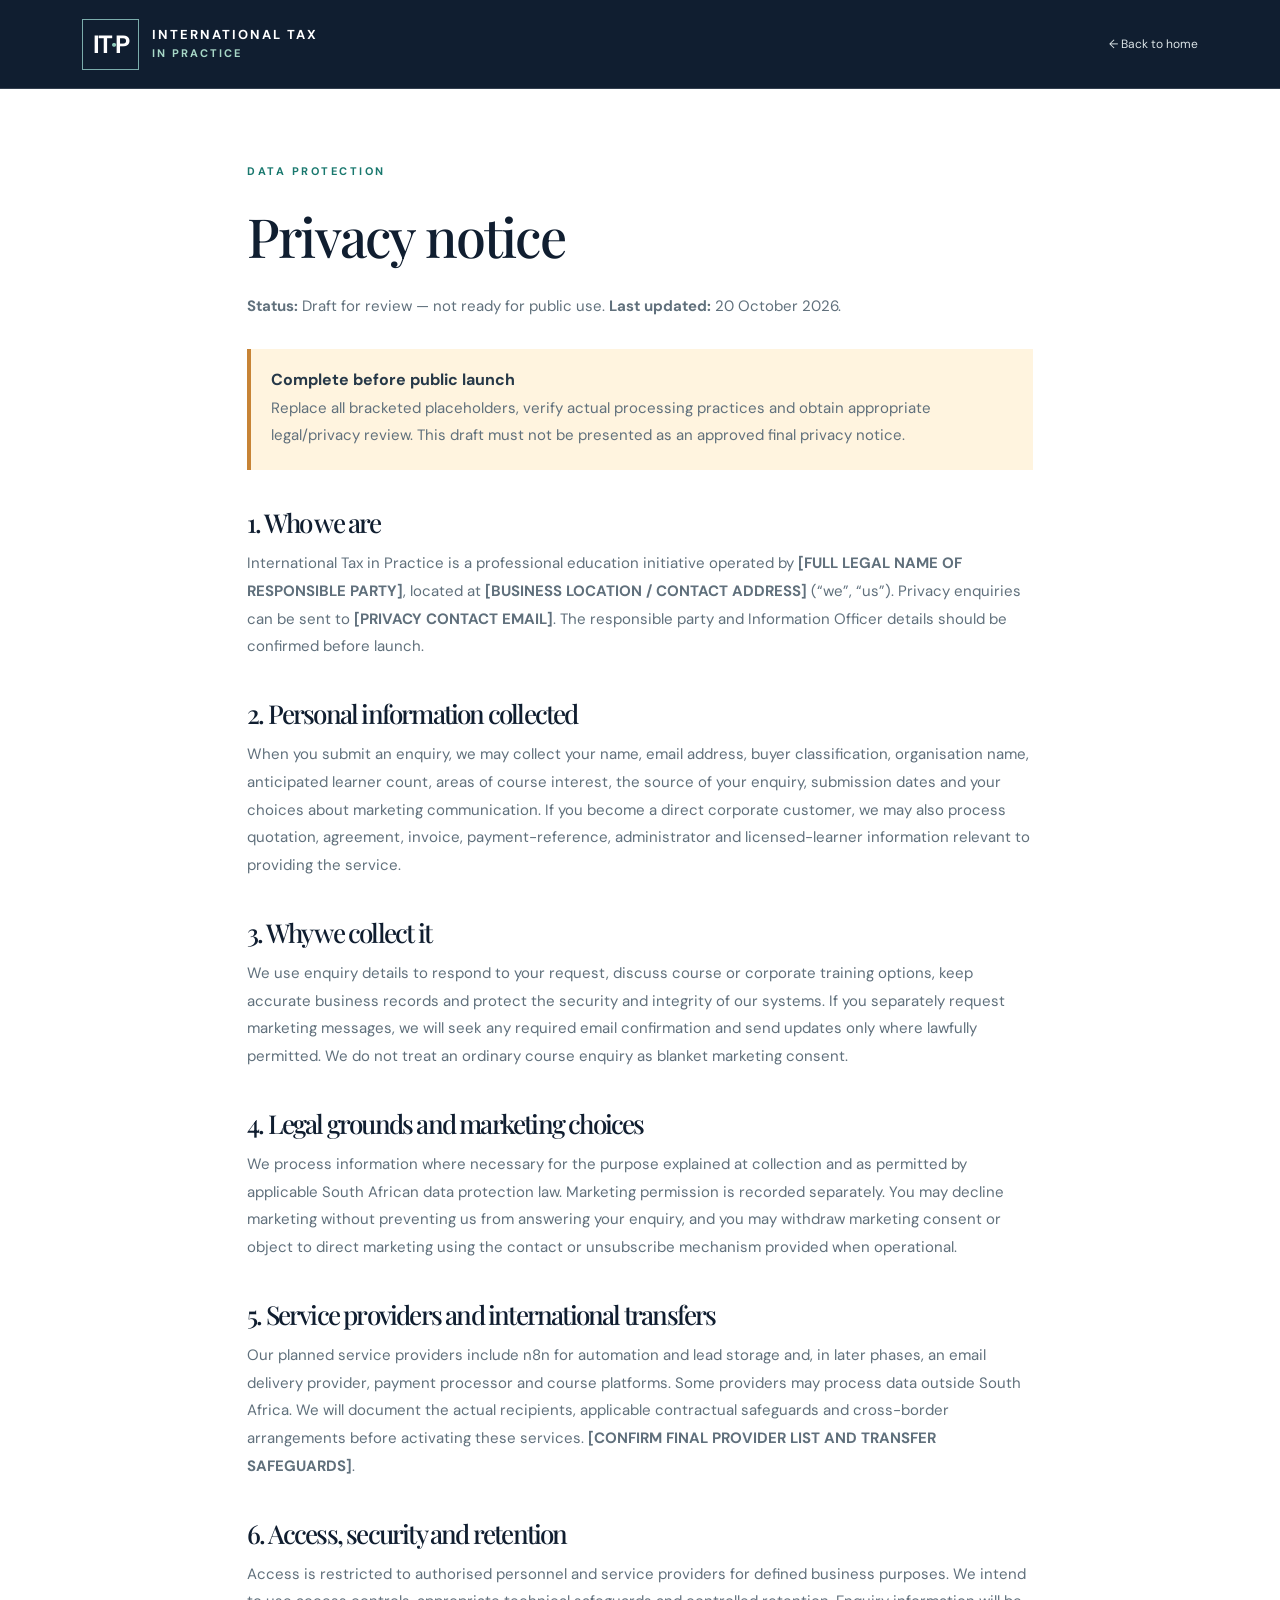
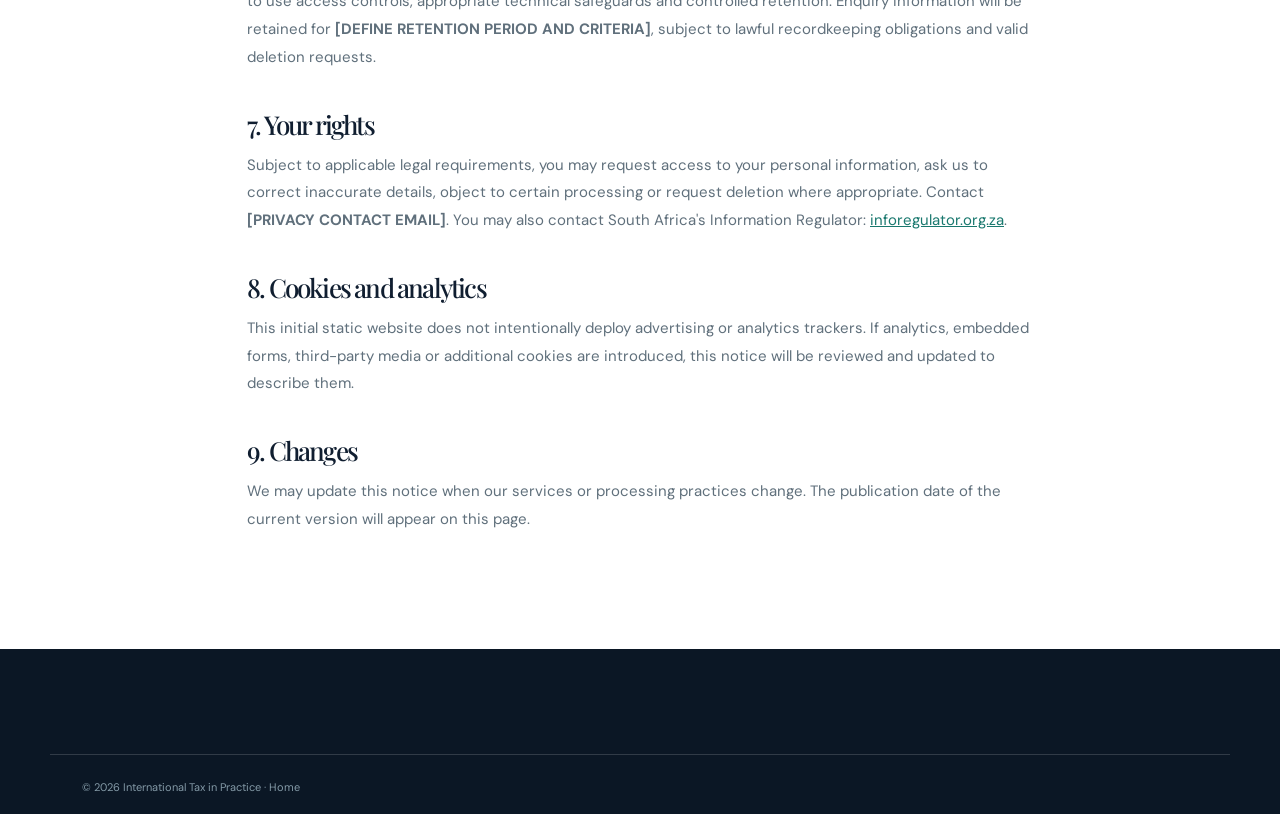
==== privacy.html @ 20673f9c "Initial website - International Tax in Practice" ====
<!doctype html><html lang="en-ZA"><head><meta charset="utf-8"><meta name="viewport" content="width=device-width, initial-scale=1"><meta name="theme-color" content="#101e30"><meta name="robots" content="noindex"><title>Privacy Notice (Draft) | International Tax in Practice</title><link rel="stylesheet" href="styles.css"></head><body>
<header class="site-header"><div class="wrap header-inner"><a href="index.html" class="brand"><span class="brand-mark">IT<span>·</span>P</span><span class="brand-name">INTERNATIONAL TAX<br><small>IN PRACTICE</small></span></a><nav style="display:flex"><a href="index.html">← Back to home</a></nav></div></header>
<main class="wrap legal"><span class="overline">DATA PROTECTION</span><h1>Privacy notice</h1><p><strong>Status:</strong> Draft for review — not ready for public use. <strong>Last updated:</strong> 20 October 2026.</p><div class="legal-warning"><strong>Complete before public launch</strong><p>Replace all bracketed placeholders, verify actual processing practices and obtain appropriate legal/privacy review. This draft must not be presented as an approved final privacy notice.</p></div>
<h2>1. Who we are</h2><p>International Tax in Practice is a professional education initiative operated by <strong>[FULL LEGAL NAME OF RESPONSIBLE PARTY]</strong>, located at <strong>[BUSINESS LOCATION / CONTACT ADDRESS]</strong> (“we”, “us”). Privacy enquiries can be sent to <strong>[PRIVACY CONTACT EMAIL]</strong>. The responsible party and Information Officer details should be confirmed before launch.</p>
<h2>2. Personal information collected</h2><p>When you submit an enquiry, we may collect your name, email address, buyer classification, organisation name, anticipated learner count, areas of course interest, the source of your enquiry, submission dates and your choices about marketing communication. If you become a direct corporate customer, we may also process quotation, agreement, invoice, payment-reference, administrator and licensed-learner information relevant to providing the service.</p>
<h2>3. Why we collect it</h2><p>We use enquiry details to respond to your request, discuss course or corporate training options, keep accurate business records and protect the security and integrity of our systems. If you separately request marketing messages, we will seek any required email confirmation and send updates only where lawfully permitted. We do not treat an ordinary course enquiry as blanket marketing consent.</p>
<h2>4. Legal grounds and marketing choices</h2><p>We process information where necessary for the purpose explained at collection and as permitted by applicable South African data protection law. Marketing permission is recorded separately. You may decline marketing without preventing us from answering your enquiry, and you may withdraw marketing consent or object to direct marketing using the contact or unsubscribe mechanism provided when operational.</p>
<h2>5. Service providers and international transfers</h2><p>Our planned service providers include n8n for automation and lead storage and, in later phases, an email delivery provider, payment processor and course platforms. Some providers may process data outside South Africa. We will document the actual recipients, applicable contractual safeguards and cross-border arrangements before activating these services. <strong>[CONFIRM FINAL PROVIDER LIST AND TRANSFER SAFEGUARDS]</strong>.</p>
<h2>6. Access, security and retention</h2><p>Access is restricted to authorised personnel and service providers for defined business purposes. We intend to use access controls, appropriate technical safeguards and controlled retention. Enquiry information will be retained for <strong>[DEFINE RETENTION PERIOD AND CRITERIA]</strong>, subject to lawful recordkeeping obligations and valid deletion requests.</p>
<h2>7. Your rights</h2><p>Subject to applicable legal requirements, you may request access to your personal information, ask us to correct inaccurate details, object to certain processing or request deletion where appropriate. Contact <strong>[PRIVACY CONTACT EMAIL]</strong>. You may also contact South Africa's Information Regulator: <a href="https://inforegulator.org.za/">inforegulator.org.za</a>.</p>
<h2>8. Cookies and analytics</h2><p>This initial static website does not intentionally deploy advertising or analytics trackers. If analytics, embedded forms, third-party media or additional cookies are introduced, this notice will be reviewed and updated to describe them.</p>
<h2>9. Changes</h2><p>We may update this notice when our services or processing practices change. The publication date of the current version will appear on this page.</p>
</main><footer><div class="wrap footer-bottom">© <span id="year"></span> International Tax in Practice · <a href="index.html">Home</a></div></footer><script src="script.js"></script></body></html>
---- styles.css ----
@import url('https://fonts.googleapis.com/css2?family=DM+Sans:wght@400;500;600;700&family=Playfair+Display:ital,wght@0,500;0,600;1,500;1,600&display=swap');
:root{--navy:#101e30;--navy2:#18283a;--teal:#19786e;--mint:#a7d8c7;--cream:#f7f5ee;--line:#dcded6;--ink:#263848;--muted:#60707c}*{box-sizing:border-box}html{scroll-behavior:smooth}body{margin:0;font-family:'DM Sans',system-ui,sans-serif;color:var(--ink);background:#fff}a{color:inherit;text-decoration:none}.wrap{max-width:1180px;margin:auto;padding:0 32px}.site-header{background:var(--navy);color:#fff;border-bottom:1px solid #ffffff26}.header-inner{height:88px;display:flex;align-items:center;justify-content:space-between;gap:22px}.brand{display:flex;align-items:center;gap:13px}.brand-mark{font-size:25px;letter-spacing:-2px;font-weight:700;border:1px solid #7badac;padding:8px 10px}.brand-mark span{color:#8bc9b9}.brand-name{font-size:13px;letter-spacing:2px;font-weight:700;line-height:1.35}.brand-name small{color:var(--mint);font-size:11px}nav{display:flex;gap:27px}nav a{font-size:12px;color:#dae3e6}nav a:hover{color:#a9ddcd}.menu-toggle{display:none}.hero{background:var(--navy);color:#fff;padding:85px 0 92px;overflow:hidden}.hero-grid{display:grid;grid-template-columns:1.12fr .88fr;gap:65px;align-items:center}.eyebrow,.overline{font-size:11px;font-weight:700;letter-spacing:2.5px;color:var(--teal)}.eyebrow{color:#9edac8;display:flex;align-items:center;gap:9px}.signal{display:inline-block;width:7px;height:7px;border-radius:50%;background:#75d5a4;box-shadow:0 0 0 4px #75d5a41a}h1,h2,h3,p{margin-top:0}h1,h2{font-family:'Playfair Display',Georgia,serif;font-weight:500;letter-spacing:-1.8px}h1{font-size:clamp(51px,5.8vw,82px);line-height:1.11;margin:27px 0 26px}h1 em,h2 em{color:#8fcbba;font-weight:500}.hero-lede{font-size:17px;color:#ccdadc;line-height:1.85;max-width:555px}.actions{display:flex;gap:12px;flex-wrap:wrap;margin:32px 0 19px}.btn{display:inline-flex;align-items:center;justify-content:space-between;gap:30px;padding:17px 21px;font-size:13px;font-weight:700;border-radius:2px}.btn-primary{background:#9bdec8;color:#102c2b}.btn-primary:hover{background:#b9eddb}.btn-secondary{color:#fff;border:1px solid #687b84}.btn-secondary:hover{border-color:#fff}.micro{font-size:11px;color:#98adb6}.hero-visual{padding:26px;background:linear-gradient(140deg,#213c4b,#182c3a);border:1px solid #436373;box-shadow:25px 28px 0 #ffffff06;min-height:420px}.visual-heading{display:flex;justify-content:space-between;font-size:10px;letter-spacing:2px;color:#b5d3cf;font-weight:700}.star{font-size:25px;color:#9dd9bd}.visual-center{height:197px;display:flex;align-items:center;justify-content:center;flex-direction:column;text-align:center;border-bottom:1px solid #ffffff29;font-family:'Playfair Display',serif;font-size:28px;line-height:1.2;letter-spacing:1px}.visual-center b{font-family:'DM Sans',sans-serif;font-size:26px;letter-spacing:2px;color:#a5ddc9}.visual-center span{font:12px 'DM Sans',sans-serif;letter-spacing:0;color:#c5d6d5;margin-top:17px}.visual-grid{display:grid;grid-template-columns:1fr 1fr;gap:20px;padding:29px 0 6px}.visual-grid div{display:flex;flex-direction:column;gap:7px}.visual-grid span{font-size:10px;color:#92c8b9}.visual-grid strong{font-weight:500;font-size:12px;color:#e9f1ee}.ticker{background:#dcece4;padding:20px 0;text-align:center;color:#31564d;font-size:10px;letter-spacing:2px;font-weight:700}.ticker span{margin:0 18px;color:#91b8aa}.section{padding-top:110px;padding-bottom:110px}.section-heading{display:flex;justify-content:space-between;gap:40px;align-items:end;margin-bottom:47px}.section-heading>div{max-width:700px}.section-heading>p{max-width:360px;color:var(--muted);font-size:14px;line-height:1.85}.section h2{font-size:clamp(38px,4.1vw,57px);line-height:1.22;margin:18px 0 0}.section h2 em{color:var(--teal)}.trio{display:grid;grid-template-columns:repeat(3,1fr);border-top:1px solid var(--line);border-bottom:1px solid var(--line)}.feature{padding:31px 35px 28px 0}.feature+.feature{padding-left:35px;border-left:1px solid var(--line)}.feature-no{font-size:12px;color:var(--teal);font-weight:700;margin-bottom:37px}.feature h3{font-size:19px;color:var(--navy)}.feature p,.curriculum-grid p,.audience p,.join p{color:var(--muted);line-height:1.8;font-size:14px}.pale{background:var(--cream)}.curriculum-grid{display:grid;grid-template-columns:repeat(3,1fr);gap:14px}.curriculum-grid article{background:white;padding:32px;min-height:286px;border:1px solid #e4e8e2}.curriculum-grid article>span{font-size:10px;font-weight:700;letter-spacing:1.6px;color:var(--teal)}.curriculum-grid h3{font-family:'Playfair Display',Georgia,serif;font-size:25px;font-weight:500;line-height:1.28;margin:25px 0 18px;color:var(--navy)}.curriculum-grid .course-card{background:var(--teal);color:white;border-color:var(--teal)}.course-card>span,.course-card h3,.course-card p{color:#fff!important}.course-card a{display:inline-block;border-bottom:1px solid white;padding-bottom:5px;font-size:13px;margin-top:15px}.audience-grid{display:grid;grid-template-columns:1fr 1fr;gap:20px}.audience{padding:45px;background:#f3f7f4}.audience.dark{background:var(--navy);color:#fff}.mini-pill{font-size:10px;letter-spacing:2px;font-weight:700;color:var(--teal)}.dark .mini-pill{color:#9cd5c5}.audience h3{font-family:'Playfair Display',serif;font-weight:500;font-size:36px;line-height:1.2;margin:26px 0}.audience p{max-width:490px}.dark p{color:#b9c8d0}.audience ul{padding-left:19px;line-height:2.2;font-size:13px;margin:25px 0 35px}.text-link{font-size:13px;font-weight:700;border-bottom:1px solid var(--teal);padding-bottom:8px}.dark .text-link{border-color:#acd9ce}.statement{background:#145e59;color:white;padding:95px 0}.statement-inner{text-align:center;max-width:900px}.statement .overline{color:#addec9}.statement h2{font-size:clamp(34px,4.5vw,60px);line-height:1.2;margin:24px 0}.statement p{max-width:660px;margin:0 auto 30px;color:#d2e5df;line-height:1.8}.btn-light{background:#fff;color:#145e59}.join{display:grid;grid-template-columns:1fr 430px;gap:70px;align-items:center}.join>div:first-child>p{max-width:570px;margin-top:22px}.launch-note{margin-top:30px;border-left:3px solid var(--teal);padding:12px 18px;background:#f3f8f4;display:flex;flex-direction:column;gap:6px;font-size:13px}.launch-note span{color:var(--muted)}.join-panel{background:var(--navy);padding:39px;color:white}.form-label{letter-spacing:2px;color:#acd1c9;font-size:11px;font-weight:700}.availability{font:30px 'Playfair Display',serif;margin:29px 0;display:flex;align-items:center;gap:15px}.join-panel p{color:#c0d2d5}.btn-disabled{background:#768e92;color:#edf5f3;cursor:not-allowed;width:100%;margin:15px 0}.join-panel small{color:#afc4c9;line-height:1.7;display:block}footer{background:#0b1725;color:#d9e4e5;padding:55px 0 20px}.footer-inner{display:flex;justify-content:space-between;gap:30px}.footer-brand{font-size:18px;font-weight:700;letter-spacing:1px}.footer-brand span{color:#9dd9c7}.footer-inner p{color:#99adb5;margin-top:15px;font-size:13px}.footer-inner>div:last-child{display:flex;gap:30px;font-size:13px}.footer-bottom{border-top:1px solid #ffffff28;padding-top:25px;color:#849aa7;font-size:11px;margin-top:50px}.legal{max-width:850px;padding-top:70px;padding-bottom:100px}.legal h1{color:var(--navy);font-size:54px}.legal h2{font:500 26px 'Playfair Display',serif;margin:35px 0 10px;color:var(--navy)}.legal p,.legal li{font-size:15px;color:var(--muted);line-height:1.85}.legal-warning{padding:20px;background:#fff4df;border-left:4px solid #c78335;margin:28px 0}.legal-warning strong{display:block;margin-bottom:5px}.legal-warning p{margin:0}.legal a{text-decoration:underline;color:var(--teal)}
@media(max-width:900px){.hero-grid{grid-template-columns:1fr;gap:35px}.hero-visual{max-width:570px}.curriculum-grid{grid-template-columns:repeat(2,1fr)}.join{grid-template-columns:1fr}.section-heading{display:block}.section-heading>p{max-width:600px;margin-top:22px}.ticker{line-height:2}}@media(max-width:650px){.wrap{padding-left:20px;padding-right:20px}.header-inner{height:75px}.brand-name{font-size:10px}.brand-mark{font-size:19px}.menu-toggle{display:block;background:none;color:#fff;border:1px solid #ffffff55;padding:9px;font:12px 'DM Sans',sans-serif}nav{display:none;position:absolute;top:75px;left:0;right:0;background:#16283a;z-index:10;padding:22px;flex-direction:column;gap:20px}nav.open{display:flex}.hero{padding:62px 0}.hero h1{font-size:52px}.hero-visual{padding:18px;min-height:360px}.ticker{font-size:9px}.ticker span{margin:0 5px}.section{padding-top:70px;padding-bottom:70px}.trio,.audience-grid,.curriculum-grid{grid-template-columns:1fr}.feature,.feature+.feature{border-left:none;padding:25px 0;border-top:1px solid var(--line)}.audience{padding:30px}.statement{padding:75px 0}.join-panel{padding:28px}.footer-inner{flex-direction:column}.footer-inner>div:last-child{flex-wrap:wrap}.legal h1{font-size:43px}}
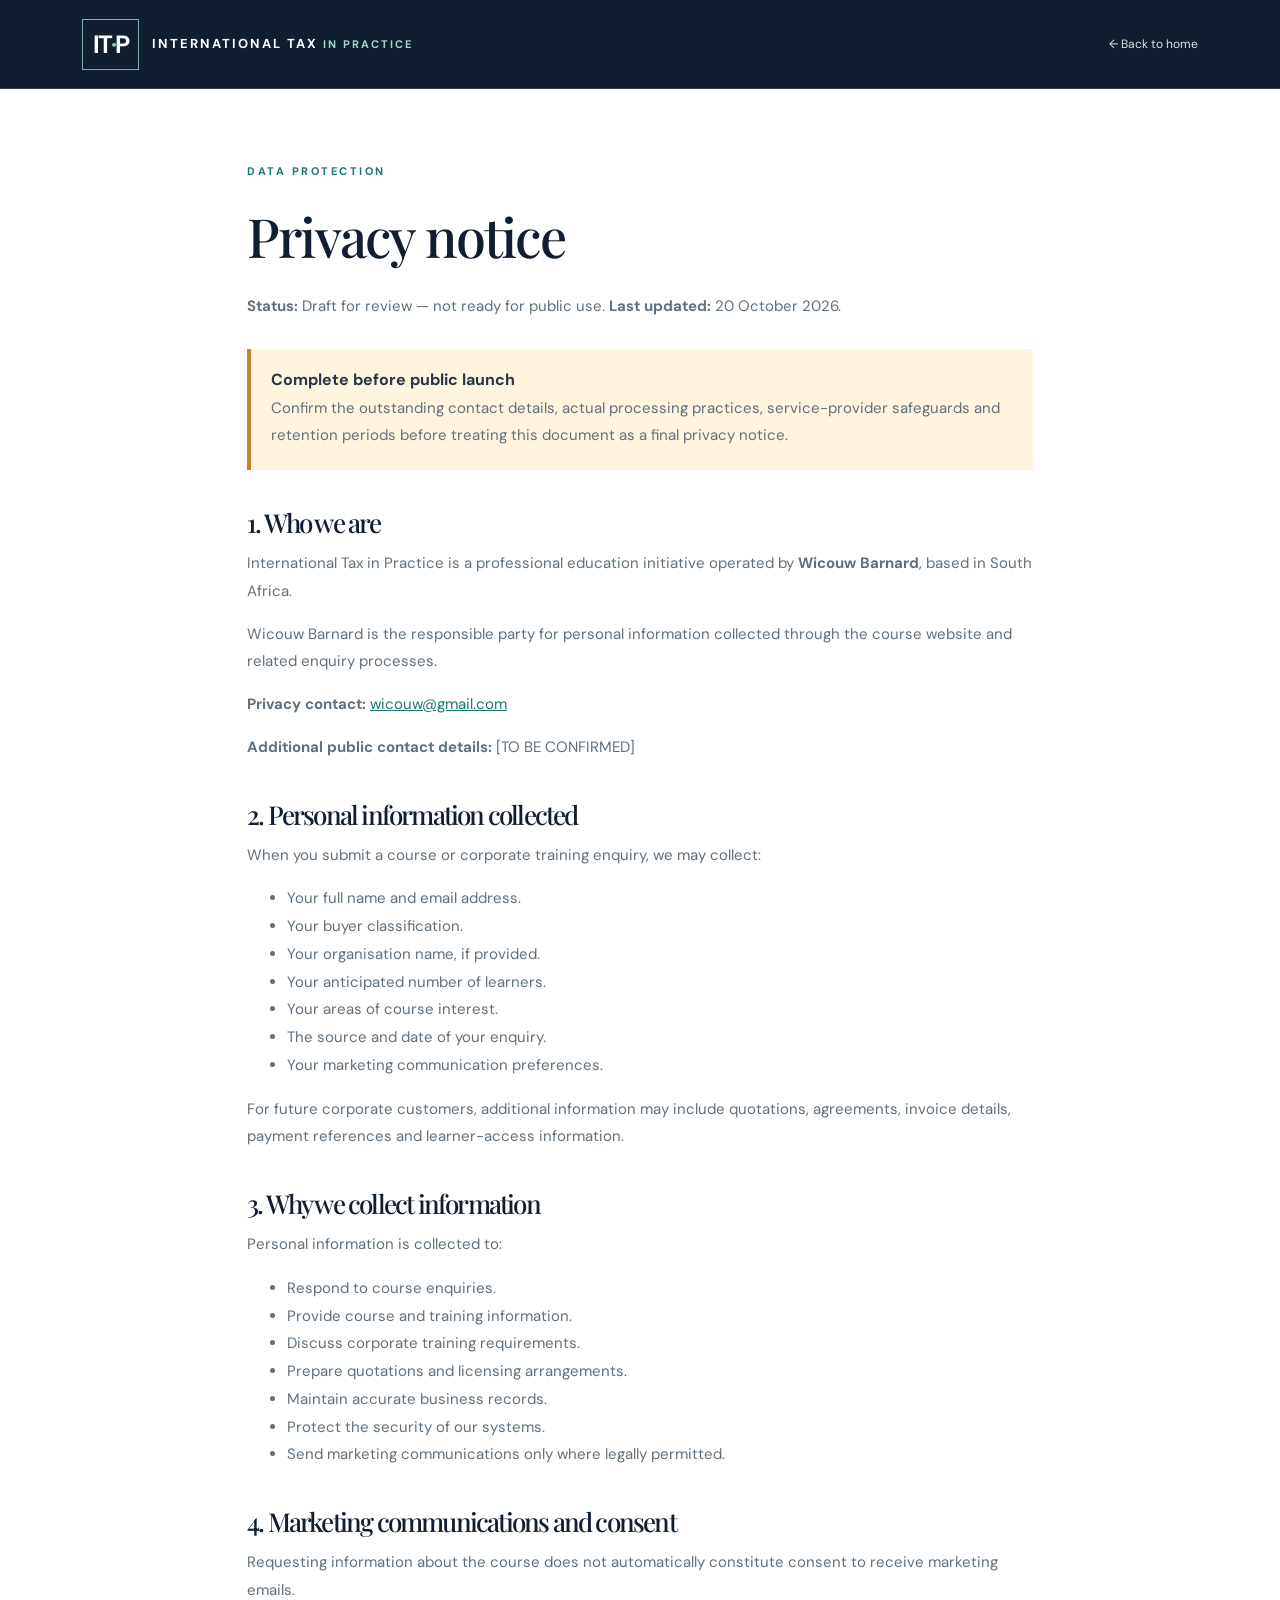
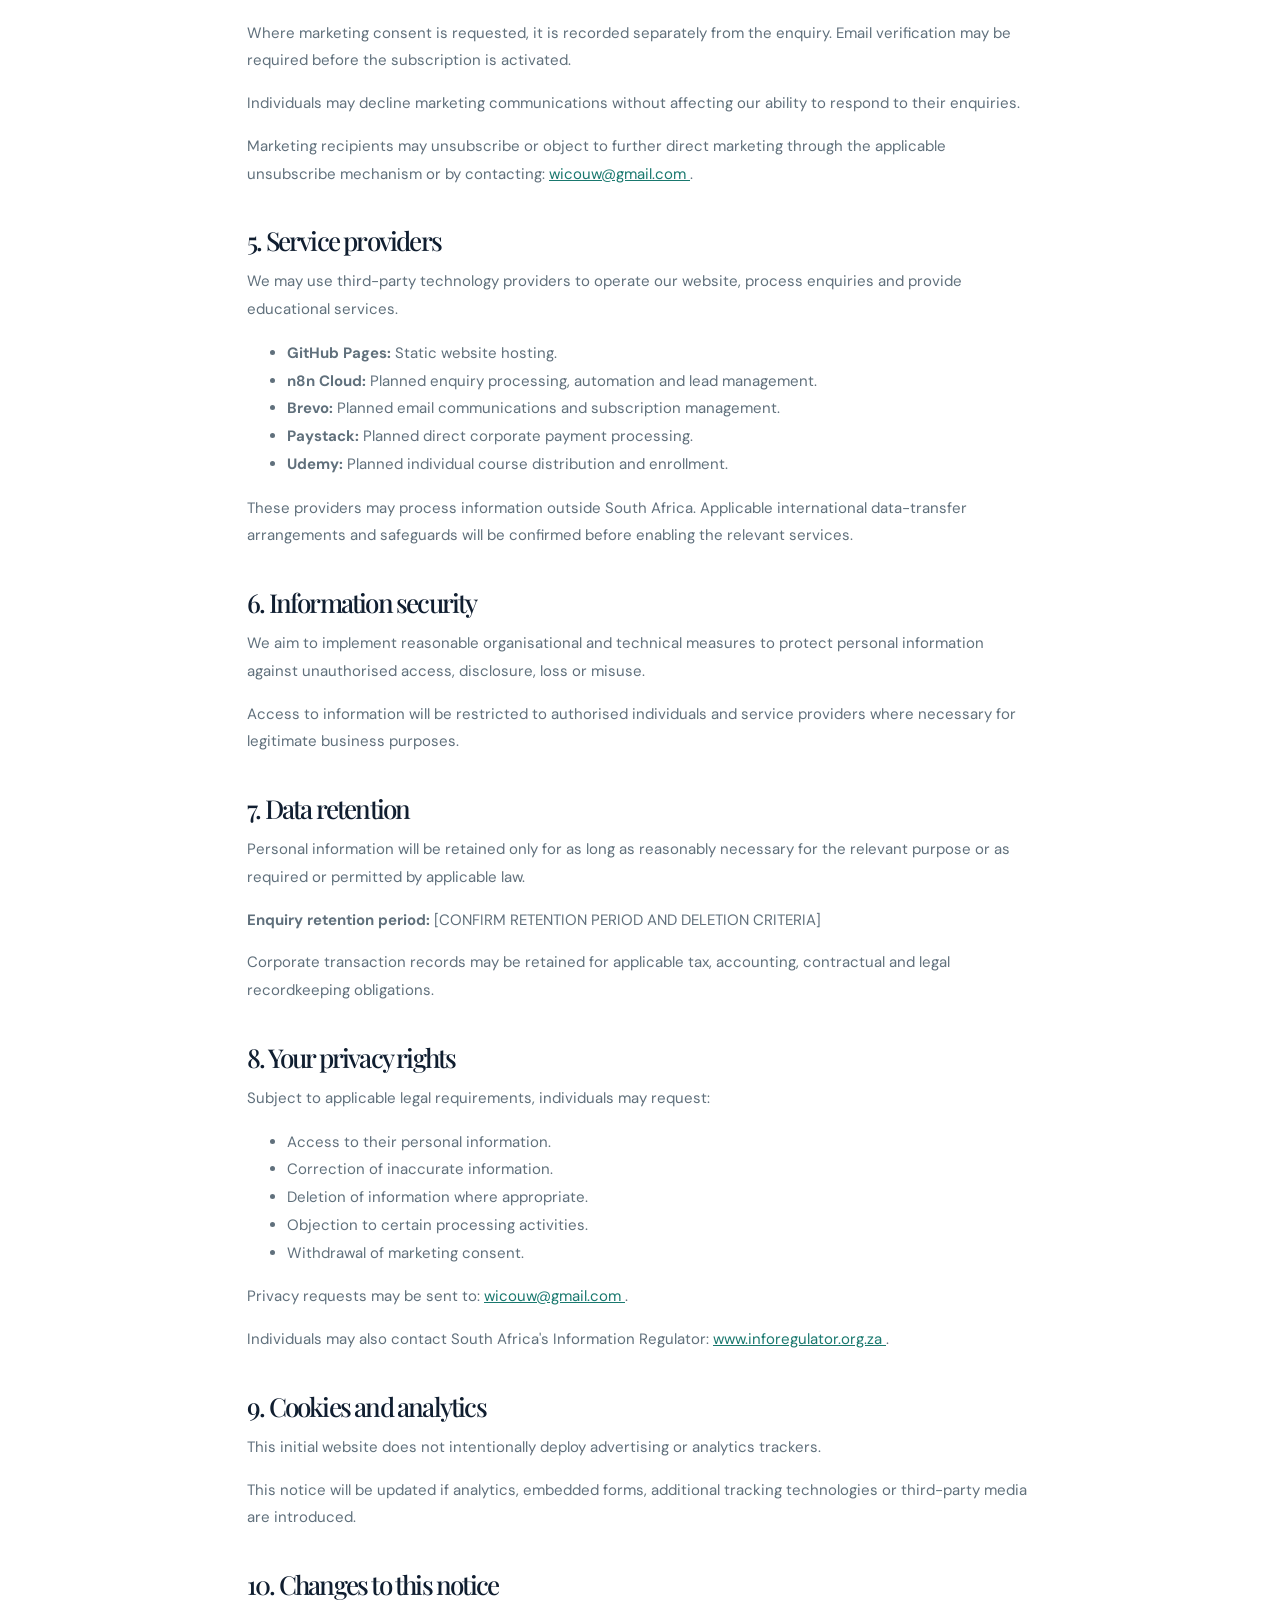
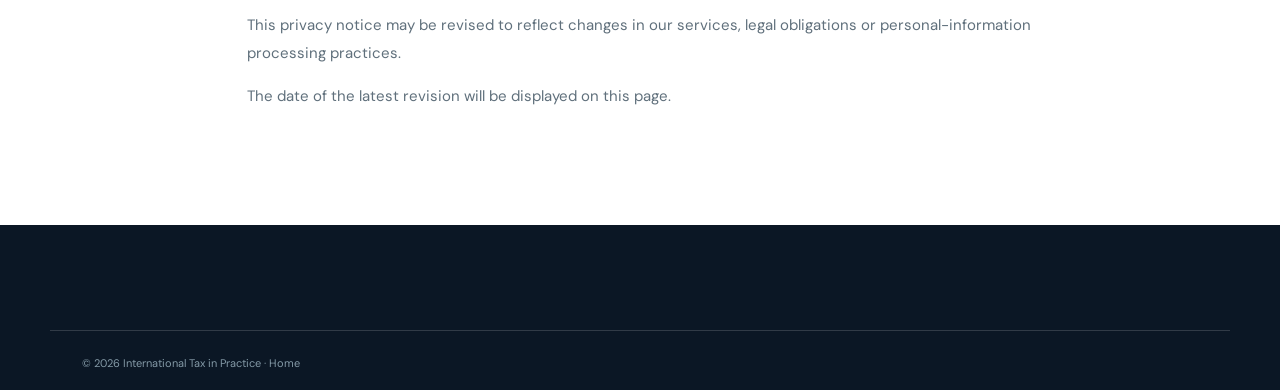
==== commit 3cb8ffa6: "Revise privacy notice draft for clarity and details Updated the privacy notice draft with specific d" ====
--- a/privacy.html
+++ b/privacy.html
@@ -1,13 +1,313 @@
-<!doctype html><html lang="en-ZA"><head><meta charset="utf-8"><meta name="viewport" content="width=device-width, initial-scale=1"><meta name="theme-color" content="#101e30"><meta name="robots" content="noindex"><title>Privacy Notice (Draft) | International Tax in Practice</title><link rel="stylesheet" href="styles.css"></head><body>
-<header class="site-header"><div class="wrap header-inner"><a href="index.html" class="brand"><span class="brand-mark">IT<span>·</span>P</span><span class="brand-name">INTERNATIONAL TAX<br><small>IN PRACTICE</small></span></a><nav style="display:flex"><a href="index.html">← Back to home</a></nav></div></header>
-<main class="wrap legal"><span class="overline">DATA PROTECTION</span><h1>Privacy notice</h1><p><strong>Status:</strong> Draft for review — not ready for public use. <strong>Last updated:</strong> 20 October 2026.</p><div class="legal-warning"><strong>Complete before public launch</strong><p>Replace all bracketed placeholders, verify actual processing practices and obtain appropriate legal/privacy review. This draft must not be presented as an approved final privacy notice.</p></div>
-<h2>1. Who we are</h2><p>International Tax in Practice is a professional education initiative operated by <strong>[FULL LEGAL NAME OF RESPONSIBLE PARTY]</strong>, located at <strong>[BUSINESS LOCATION / CONTACT ADDRESS]</strong> (“we”, “us”). Privacy enquiries can be sent to <strong>[PRIVACY CONTACT EMAIL]</strong>. The responsible party and Information Officer details should be confirmed before launch.</p>
-<h2>2. Personal information collected</h2><p>When you submit an enquiry, we may collect your name, email address, buyer classification, organisation name, anticipated learner count, areas of course interest, the source of your enquiry, submission dates and your choices about marketing communication. If you become a direct corporate customer, we may also process quotation, agreement, invoice, payment-reference, administrator and licensed-learner information relevant to providing the service.</p>
-<h2>3. Why we collect it</h2><p>We use enquiry details to respond to your request, discuss course or corporate training options, keep accurate business records and protect the security and integrity of our systems. If you separately request marketing messages, we will seek any required email confirmation and send updates only where lawfully permitted. We do not treat an ordinary course enquiry as blanket marketing consent.</p>
-<h2>4. Legal grounds and marketing choices</h2><p>We process information where necessary for the purpose explained at collection and as permitted by applicable South African data protection law. Marketing permission is recorded separately. You may decline marketing without preventing us from answering your enquiry, and you may withdraw marketing consent or object to direct marketing using the contact or unsubscribe mechanism provided when operational.</p>
-<h2>5. Service providers and international transfers</h2><p>Our planned service providers include n8n for automation and lead storage and, in later phases, an email delivery provider, payment processor and course platforms. Some providers may process data outside South Africa. We will document the actual recipients, applicable contractual safeguards and cross-border arrangements before activating these services. <strong>[CONFIRM FINAL PROVIDER LIST AND TRANSFER SAFEGUARDS]</strong>.</p>
-<h2>6. Access, security and retention</h2><p>Access is restricted to authorised personnel and service providers for defined business purposes. We intend to use access controls, appropriate technical safeguards and controlled retention. Enquiry information will be retained for <strong>[DEFINE RETENTION PERIOD AND CRITERIA]</strong>, subject to lawful recordkeeping obligations and valid deletion requests.</p>
-<h2>7. Your rights</h2><p>Subject to applicable legal requirements, you may request access to your personal information, ask us to correct inaccurate details, object to certain processing or request deletion where appropriate. Contact <strong>[PRIVACY CONTACT EMAIL]</strong>. You may also contact South Africa's Information Regulator: <a href="https://inforegulator.org.za/">inforegulator.org.za</a>.</p>
-<h2>8. Cookies and analytics</h2><p>This initial static website does not intentionally deploy advertising or analytics trackers. If analytics, embedded forms, third-party media or additional cookies are introduced, this notice will be reviewed and updated to describe them.</p>
-<h2>9. Changes</h2><p>We may update this notice when our services or processing practices change. The publication date of the current version will appear on this page.</p>
-</main><footer><div class="wrap footer-bottom">© <span id="year"></span> International Tax in Practice · <a href="index.html">Home</a></div></footer><script src="script.js"></script></body></html>
+
+<!doctype html>
+<html lang="en-ZA">
+<head>
+  <meta charset="utf-8">
+  <meta name="viewport"
+        content="width=device-width, initial-scale=1">
+  <meta name="theme-color" content="#101e30">
+  <meta name="robots" content="noindex">
+
+  <title>
+    Privacy Notice (Draft) | International Tax in Practice
+  </title>
+
+  <link rel="stylesheet" href="styles.css">
+</head>
+
+<body>
+
+<header class="site-header">
+  <div class="wrap header-inner">
+    <a href="index.html" class="brand">
+      <span class="brand-mark">
+        IT<span>·</span>P
+      </span>
+      <span class="brand-name">
+        INTERNATIONAL TAX
+        <small>IN PRACTICE</small>
+      </span>
+    </a>
+
+    <nav style="display:flex">
+      <a href="index.html">← Back to home</a>
+    </nav>
+  </div>
+</header>
+
+<main class="wrap legal">
+
+  <span class="overline">DATA PROTECTION</span>
+
+  <h1>Privacy notice</h1>
+
+  <p>
+    <strong>Status:</strong>
+    Draft for review — not ready for public use.
+    <strong>Last updated:</strong>
+    20 October 2026.
+  </p>
+
+  <div class="legal-warning">
+    <strong>Complete before public launch</strong>
+    <p>
+      Confirm the outstanding contact details,
+      actual processing practices, service-provider
+      safeguards and retention periods before
+      treating this document as a final privacy notice.
+    </p>
+  </div>
+
+  <h2>1. Who we are</h2>
+
+  <p>
+    International Tax in Practice is a professional
+    education initiative operated by
+    <strong>Wicouw Barnard</strong>, based in
+    South Africa.
+  </p>
+
+  <p>
+    Wicouw Barnard is the responsible party for
+    personal information collected through the
+    course website and related enquiry processes.
+  </p>
+
+  <p>
+    <strong>Privacy contact:</strong>
+    <a href="mailto:wicouw@gmail.com">
+      wicouw@gmail.com
+    </a>
+  </p>
+
+  <p>
+    <strong>Additional public contact details:</strong>
+    [TO BE CONFIRMED]
+  </p>
+
+  <h2>2. Personal information collected</h2>
+
+  <p>
+    When you submit a course or corporate training
+    enquiry, we may collect:
+  </p>
+
+  <ul>
+    <li>Your full name and email address.</li>
+    <li>Your buyer classification.</li>
+    <li>Your organisation name, if provided.</li>
+    <li>Your anticipated number of learners.</li>
+    <li>Your areas of course interest.</li>
+    <li>The source and date of your enquiry.</li>
+    <li>Your marketing communication preferences.</li>
+  </ul>
+
+  <p>
+    For future corporate customers, additional
+    information may include quotations, agreements,
+    invoice details, payment references and
+    learner-access information.
+  </p>
+
+  <h2>3. Why we collect information</h2>
+
+  <p>
+    Personal information is collected to:
+  </p>
+
+  <ul>
+    <li>Respond to course enquiries.</li>
+    <li>Provide course and training information.</li>
+    <li>Discuss corporate training requirements.</li>
+    <li>Prepare quotations and licensing arrangements.</li>
+    <li>Maintain accurate business records.</li>
+    <li>Protect the security of our systems.</li>
+    <li>
+      Send marketing communications only where
+      legally permitted.
+    </li>
+  </ul>
+
+  <h2>4. Marketing communications and consent</h2>
+
+  <p>
+    Requesting information about the course does
+    not automatically constitute consent to
+    receive marketing emails.
+  </p>
+
+  <p>
+    Where marketing consent is requested,
+    it is recorded separately from the enquiry.
+    Email verification may be required before
+    the subscription is activated.
+  </p>
+
+  <p>
+    Individuals may decline marketing communications
+    without affecting our ability to respond
+    to their enquiries.
+  </p>
+
+  <p>
+    Marketing recipients may unsubscribe or
+    object to further direct marketing through
+    the applicable unsubscribe mechanism or by
+    contacting:
+    <a href="mailto:wicouw@gmail.com">
+      wicouw@gmail.com
+    </a>.
+  </p>
+
+  <h2>5. Service providers</h2>
+
+  <p>
+    We may use third-party technology providers
+    to operate our website, process enquiries
+    and provide educational services.
+  </p>
+
+  <ul>
+    <li>
+      <strong>GitHub Pages:</strong>
+      Static website hosting.
+    </li>
+    <li>
+      <strong>n8n Cloud:</strong>
+      Planned enquiry processing, automation
+      and lead management.
+    </li>
+    <li>
+      <strong>Brevo:</strong>
+      Planned email communications and
+      subscription management.
+    </li>
+    <li>
+      <strong>Paystack:</strong>
+      Planned direct corporate payment processing.
+    </li>
+    <li>
+      <strong>Udemy:</strong>
+      Planned individual course distribution
+      and enrollment.
+    </li>
+  </ul>
+
+  <p>
+    These providers may process information
+    outside South Africa.
+    Applicable international data-transfer
+    arrangements and safeguards will be confirmed
+    before enabling the relevant services.
+  </p>
+
+  <h2>6. Information security</h2>
+
+  <p>
+    We aim to implement reasonable organisational
+    and technical measures to protect personal
+    information against unauthorised access,
+    disclosure, loss or misuse.
+  </p>
+
+  <p>
+    Access to information will be restricted
+    to authorised individuals and service
+    providers where necessary for legitimate
+    business purposes.
+  </p>
+
+  <h2>7. Data retention</h2>
+
+  <p>
+    Personal information will be retained only
+    for as long as reasonably necessary for the
+    relevant purpose or as required or permitted
+    by applicable law.
+  </p>
+
+  <p>
+    <strong>Enquiry retention period:</strong>
+    [CONFIRM RETENTION PERIOD AND DELETION CRITERIA]
+  </p>
+
+  <p>
+    Corporate transaction records may be
+    retained for applicable tax, accounting,
+    contractual and legal recordkeeping obligations.
+  </p>
+
+  <h2>8. Your privacy rights</h2>
+
+  <p>
+    Subject to applicable legal requirements,
+    individuals may request:
+  </p>
+
+  <ul>
+    <li>Access to their personal information.</li>
+    <li>Correction of inaccurate information.</li>
+    <li>Deletion of information where appropriate.</li>
+    <li>Objection to certain processing activities.</li>
+    <li>Withdrawal of marketing consent.</li>
+  </ul>
+
+  <p>
+    Privacy requests may be sent to:
+    <a href="mailto:wicouw@gmail.com">
+      wicouw@gmail.com
+    </a>.
+  </p>
+
+  <p>
+    Individuals may also contact South Africa's
+    Information Regulator:
+    <a href="https://inforegulator.org.za/"
+       target="_blank"
+       rel="noopener noreferrer">
+      www.inforegulator.org.za
+    </a>.
+  </p>
+
+  <h2>9. Cookies and analytics</h2>
+
+  <p>
+    This initial website does not intentionally
+    deploy advertising or analytics trackers.
+  </p>
+
+  <p>
+    This notice will be updated if analytics,
+    embedded forms, additional tracking
+    technologies or third-party media
+    are introduced.
+  </p>
+
+  <h2>10. Changes to this notice</h2>
+
+  <p>
+    This privacy notice may be revised to reflect
+    changes in our services, legal obligations
+    or personal-information processing practices.
+  </p>
+
+  <p>
+    The date of the latest revision will
+    be displayed on this page.
+  </p>
+
+</main>
+
+<footer>
+  <div class="wrap footer-bottom">
+    © <span id="year"></span>
+    International Tax in Practice ·
+    <a href="index.html">Home</a>
+  </div>
+</footer>
+
+<script src="script.js"></script>
+
+</body>
+</html>
+
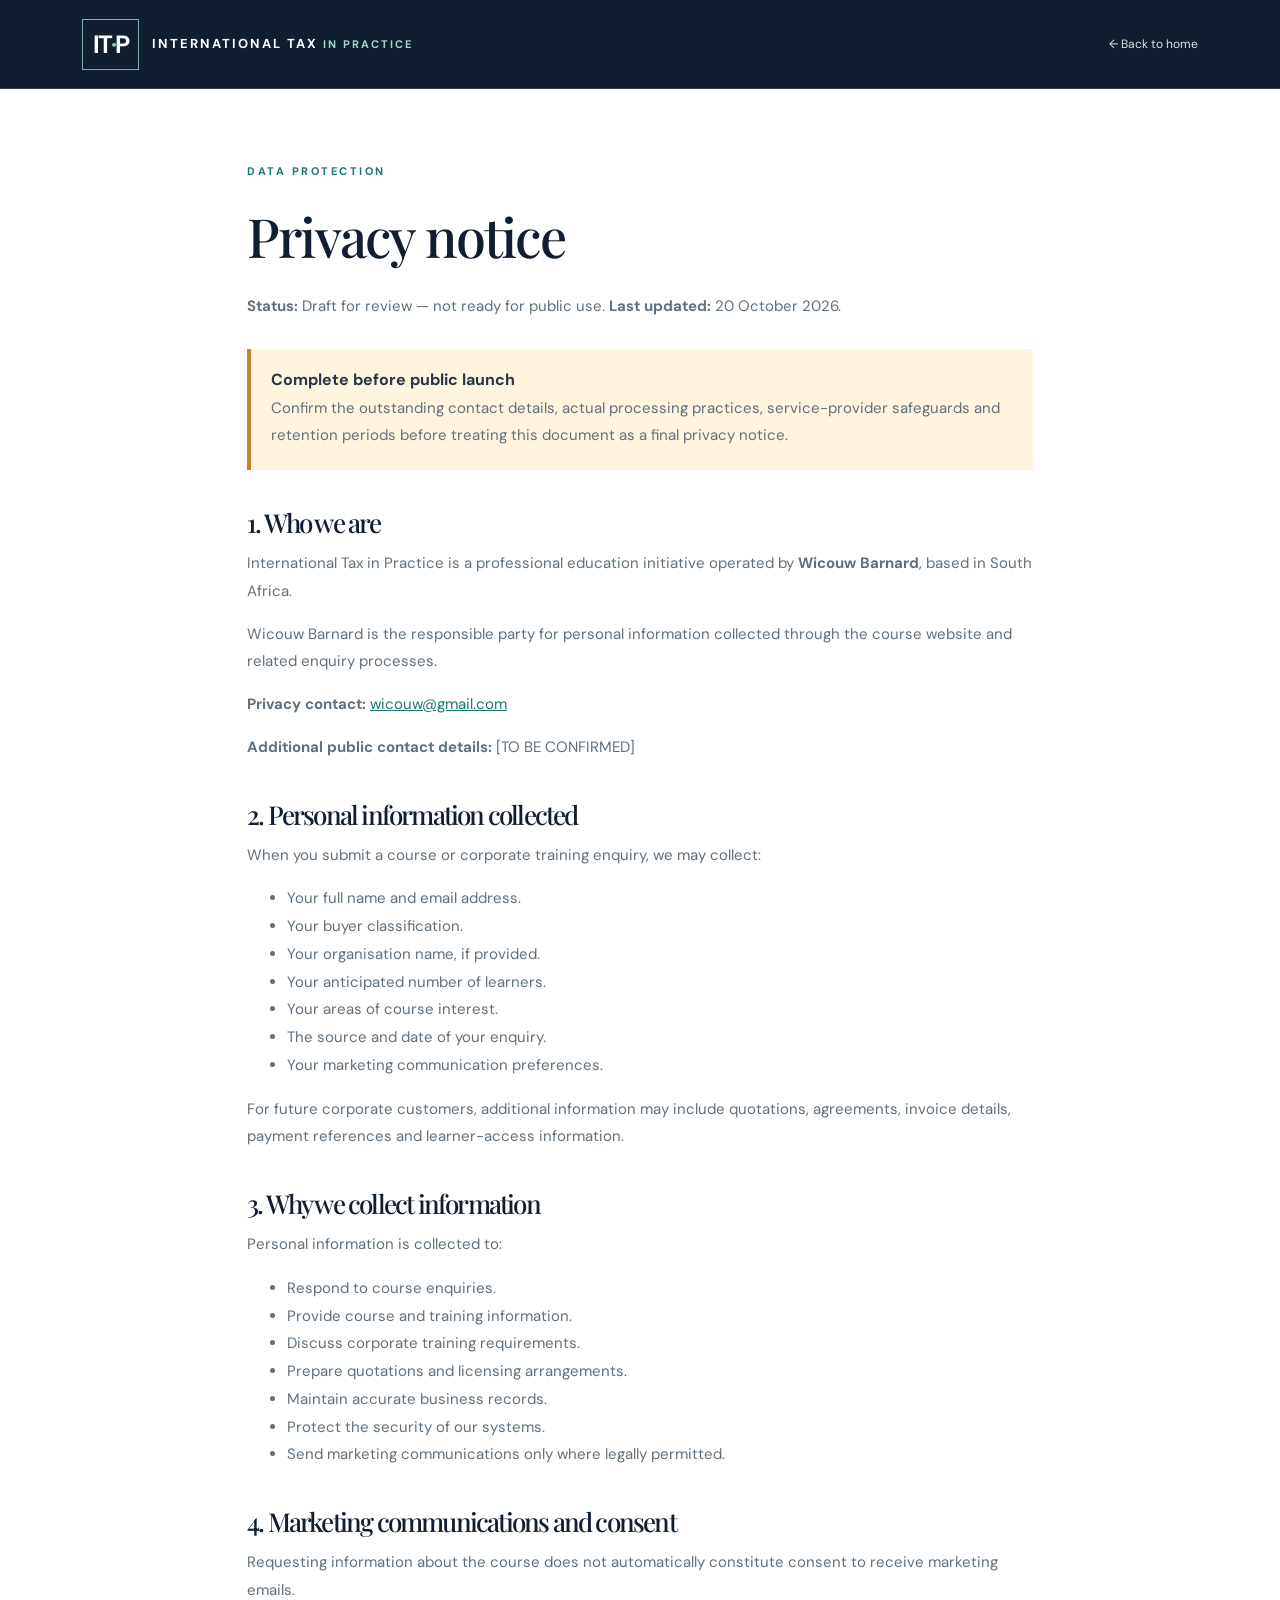
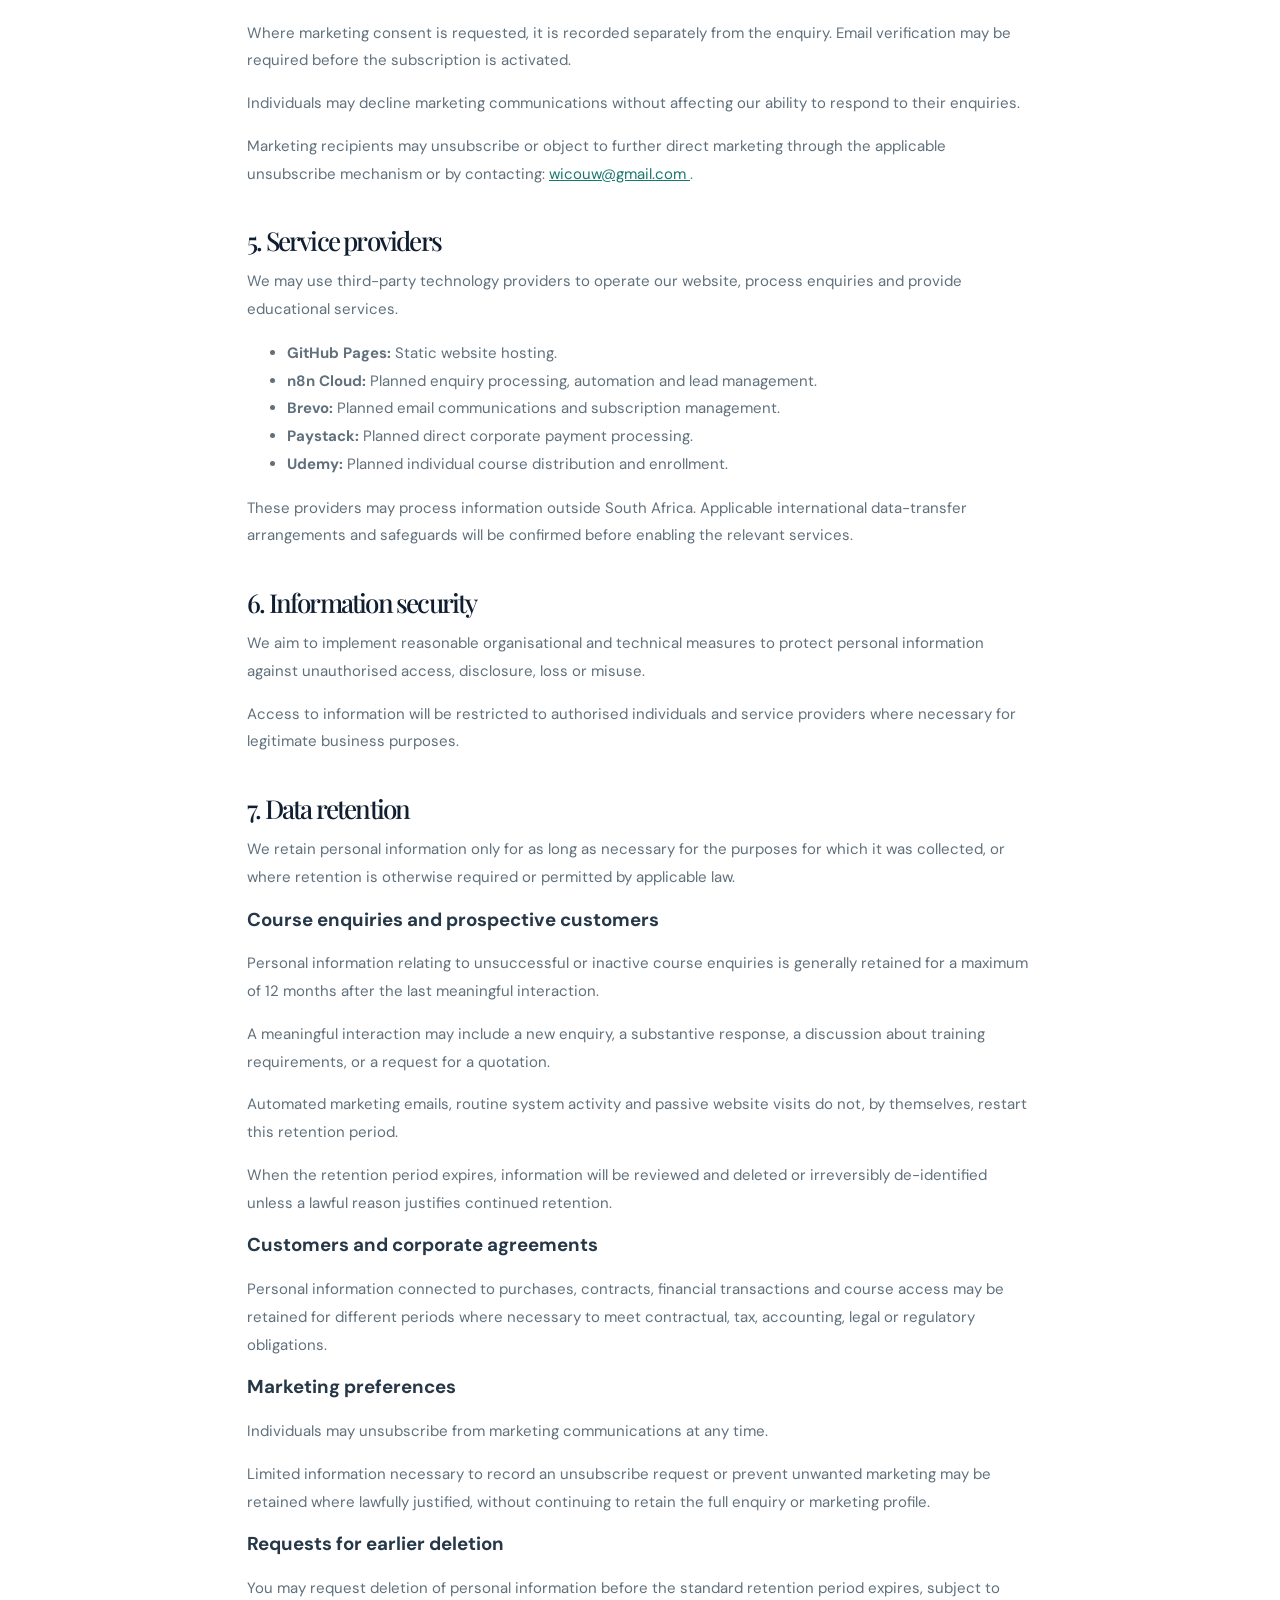
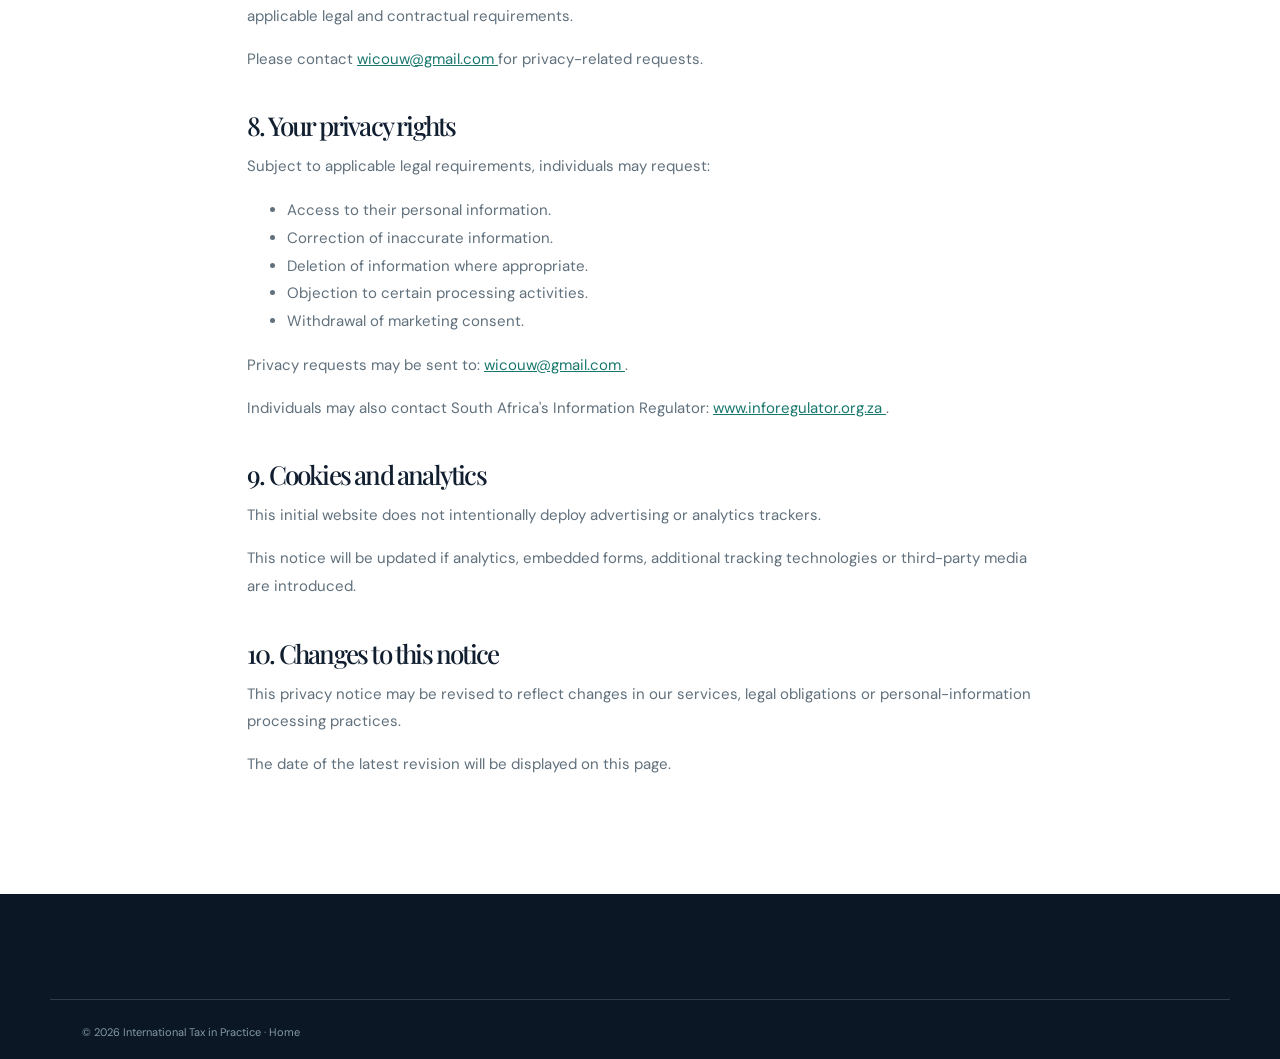
==== commit f296df9e: "Revise data retention policy in privacy.html Updated data retention section with clearer language an" ====
--- a/privacy.html
+++ b/privacy.html
@@ -217,25 +217,86 @@
     business purposes.
   </p>
 
-  <h2>7. Data retention</h2>
-
-  <p>
-    Personal information will be retained only
-    for as long as reasonably necessary for the
-    relevant purpose or as required or permitted
-    by applicable law.
-  </p>
-
-  <p>
-    <strong>Enquiry retention period:</strong>
-    [CONFIRM RETENTION PERIOD AND DELETION CRITERIA]
-  </p>
-
-  <p>
-    Corporate transaction records may be
-    retained for applicable tax, accounting,
-    contractual and legal recordkeeping obligations.
-  </p>
+ 
+<h2>7. Data retention</h2>
+
+<p>
+  We retain personal information only for as long
+  as necessary for the purposes for which it was
+  collected, or where retention is otherwise
+  required or permitted by applicable law.
+</p>
+
+<h3>Course enquiries and prospective customers</h3>
+
+<p>
+  Personal information relating to unsuccessful
+  or inactive course enquiries is generally
+  retained for a maximum of 12 months after
+  the last meaningful interaction.
+</p>
+
+<p>
+  A meaningful interaction may include a new
+  enquiry, a substantive response, a discussion
+  about training requirements, or a request
+  for a quotation.
+</p>
+
+<p>
+  Automated marketing emails, routine system
+  activity and passive website visits do not,
+  by themselves, restart this retention period.
+</p>
+
+<p>
+  When the retention period expires, information
+  will be reviewed and deleted or irreversibly
+  de-identified unless a lawful reason justifies
+  continued retention.
+</p>
+
+<h3>Customers and corporate agreements</h3>
+
+<p>
+  Personal information connected to purchases,
+  contracts, financial transactions and course
+  access may be retained for different periods
+  where necessary to meet contractual, tax,
+  accounting, legal or regulatory obligations.
+</p>
+
+<h3>Marketing preferences</h3>
+
+<p>
+  Individuals may unsubscribe from marketing
+  communications at any time.
+</p>
+
+<p>
+  Limited information necessary to record an
+  unsubscribe request or prevent unwanted
+  marketing may be retained where lawfully
+  justified, without continuing to retain the
+  full enquiry or marketing profile.
+</p>
+
+<h3>Requests for earlier deletion</h3>
+
+<p>
+  You may request deletion of personal
+  information before the standard retention
+  period expires, subject to applicable legal
+  and contractual requirements.
+</p>
+
+<p>
+  Please contact
+  <a href="mailto:wicouw@gmail.com">
+    wicouw@gmail.com
+  </a>
+  for privacy-related requests.
+</p>
 
   <h2>8. Your privacy rights</h2>
 
